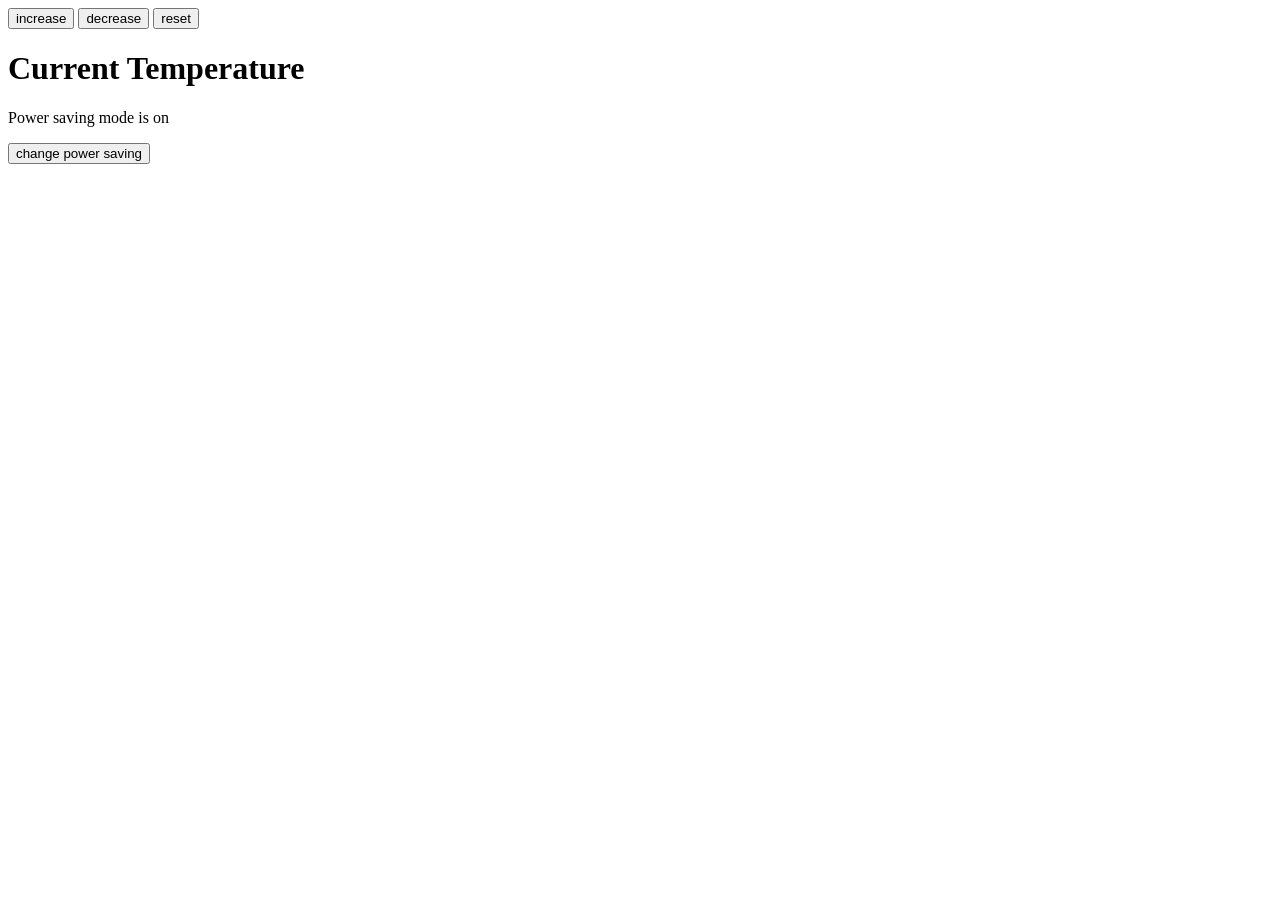
==== index.html @ a9d2be8d "Implemented jQuery" ====
<!DOCTYPE html>
<html lang="en">
<head>
  <meta charset="UTF-8">
  <meta name="viewport" content="width=device-width, initial-scale=1.0">
  <meta http-equiv="X-UA-Compatible" content="ie=edge">
  <link rel="stylesheet" type="text/css" href="thermostat.css">
  <title>Thermostat</title>
</head>
<body>
  <script src='jquery-3.4.1.js'></script>
  <script src="jasmine/src/thermostat.js"></script>
  <script src='jasmine/src/interface.js'></script>
  <main>
    <button class="modify-temperature increase">increase</button>
    <button class="modify-temperature decrease">decrease</button>
    <button class="modify-temperature reset">reset</button>
    <h1 id='current-temperature' class='medium-usage'>Current Temperature</h1>
    <p>Power saving mode is <span class='power-saving-status'>on</span></p>
    <button class="power-saving">change power saving</button>
  </main>
</body>
</html>
---- thermostat.css ----
.low-usage {
  color: green;
}

.medium-usage {
  color: black;
}

.high-usage {
  color: red;
}
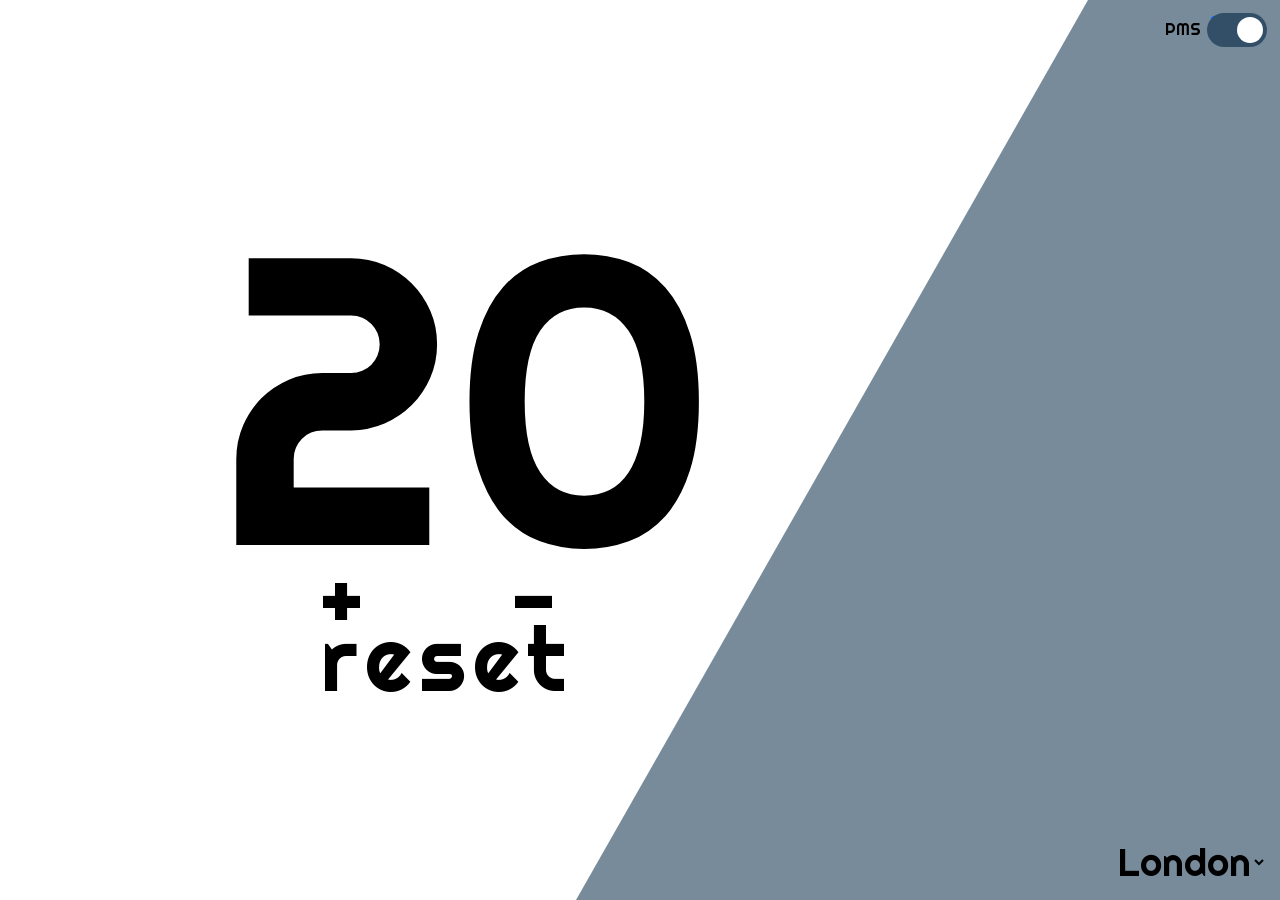
==== commit 74f92ecc: "Added CSS styling" ====
--- a/index.html
+++ b/index.html
@@ -1,23 +1,50 @@
 <!DOCTYPE html>
 <html lang="en">
+
 <head>
   <meta charset="UTF-8">
   <meta name="viewport" content="width=device-width, initial-scale=1.0">
   <meta http-equiv="X-UA-Compatible" content="ie=edge">
-  <link rel="stylesheet" type="text/css" href="thermostat.css">
+  <link href="https://fonts.googleapis.com/css?family=Julius+Sans+One|Righteous&display=swap" rel="stylesheet">
+  <link rel="stylesheet" type="text/css" href="public/reset.css">
+  <link rel="stylesheet" type="text/css" href="public/thermostat.css">
   <title>Thermostat</title>
 </head>
+
 <body>
+  <main>
+    <div class="left-side">
+      <h1 id='current-temperature' class='medium-usage'>20</h1>
+      <div class="temperature-wrapper">
+        <span class="modify-temperature increase">+</span>
+        <span class="modify-temperature decrease">-</span>
+      </div>
+      <span class="modify-temperature reset">reset</span>
+    </div>
+    <div class="right-side">
+      <div class="switch-wrapper">
+        <p>PMS</p>
+        <label class="switch power-saving">
+          <input type="checkbox" checked>
+          <span class="slider round"></span>
+        </label>
+      </div>
+      <div class="city-wrapper">
+        <div class='city-temperature'></div>
+        <select>
+          <option value="London">London</option>
+          <option value="Madrid">Madrid</option>
+          <option value="Rome">Rome</option>
+          <option value="Paris">Paris</option>
+          <option value="Berlin">Berlin</option>
+        </select>
+      </div>
+    </div>
+    <div class='color-side'></div>
+  </main>
   <script src='jquery-3.4.1.js'></script>
   <script src="jasmine/src/thermostat.js"></script>
   <script src='jasmine/src/interface.js'></script>
-  <main>
-    <button class="modify-temperature increase">increase</button>
-    <button class="modify-temperature decrease">decrease</button>
-    <button class="modify-temperature reset">reset</button>
-    <h1 id='current-temperature' class='medium-usage'>Current Temperature</h1>
-    <p>Power saving mode is <span class='power-saving-status'>on</span></p>
-    <button class="power-saving">change power saving</button>
-  </main>
 </body>
+
 </html>
--- a/public/thermostat.css
+++ b/public/thermostat.css
@@ -0,0 +1,168 @@
+main {
+  display: flex;
+  /* font-family: 'Julius Sans One', sans-serif; */
+  font-family: 'Righteous', cursive;
+  user-select: none;
+}
+
+.left-side {
+  width: 65vw;
+}
+
+.right-side {
+  width: 35vw;
+}
+
+.low-usage {
+  /* color: green; */
+  color: rgb(0, 226, 0);
+}
+
+.color-side {
+  position: absolute;
+  left: 45vw;
+  width: 15%;
+  border-left: 40vw solid transparent;
+  border-bottom: 100vh solid #334f68a8;
+  z-index: -1;
+}
+
+.medium-usage {
+  color: black;
+}
+
+.high-usage {
+  color: red;
+}
+
+img {
+  height: 1.75vw;
+  padding-left: 1vw;
+}
+
+.temperature-wrapper {
+  width: 18.5vw;
+  display: flex;
+  justify-content: space-between;
+  position: relative;
+  top: 11.5vw;
+  left: 25vw;
+  z-index: 10;
+  overflow: hidden;
+}
+.reset {
+  position: relative;
+  top: 11vw;
+  letter-spacing: 7px;
+  left: 25vw;
+  z-index: 1;
+}
+
+.left-side span {
+  font-size: 7vw;
+  height: 5vw;
+}
+
+#current-temperature {
+  text-align: center;
+  position: relative;
+  top: 15vw;
+  left: 4vw;
+  font-size: 32vw;
+}
+
+.switch-wrapper {
+  display: flex;
+  align-items: center;
+  position: absolute;
+  top: 1vw;
+  right: 1vw;
+  z-index: 10;
+}
+
+.switch-wrapper p {
+  padding-right: 0.5vw;
+}
+
+.city-wrapper {
+  position: absolute;
+  bottom: 1vw;
+  right: 1vw;
+}
+
+.city-temperature {
+  display: flex;
+  justify-content: flex-end;
+  padding-right: 1.75vw;
+  padding-bottom: 0.5vw;
+  font-size: 1vw;
+}
+
+select {
+  border: none;
+  font-family: inherit;
+  font-size: 3vw;
+  background-color: transparent;
+}
+/* SWITCH  */
+
+.switch {
+  position: relative;
+  display: inline-block;
+  width: 60px;
+  height: 34px;
+}
+
+#switch input {
+  opacity: 0;
+  width: 0;
+  height: 0;
+}
+
+.slider {
+  position: absolute;
+  cursor: pointer;
+  top: 0;
+  left: 0;
+  right: 0;
+  bottom: 0;
+  background-color: #ccc;
+  -webkit-transition: 0.4s;
+  transition: 0.4s;
+}
+
+.slider:before {
+  position: absolute;
+  content: "";
+  height: 26px;
+  width: 26px;
+  left: 4px;
+  bottom: 4px;
+  background-color: white;
+  -webkit-transition: 0.4s;
+  transition: 0.4s;
+}
+
+input:checked + .slider {
+  background-color: #334f68;
+}
+
+input:focus + .slider {
+  box-shadow: 0 0 1px #334f68;
+}
+
+input:checked + .slider:before {
+  -webkit-transform: translateX(26px);
+  -ms-transform: translateX(26px);
+  transform: translateX(26px);
+}
+
+.slider.round {
+  border-radius: 34px;
+}
+
+.slider.round:before {
+  border-radius: 50%;
+}
+
+/*  */
